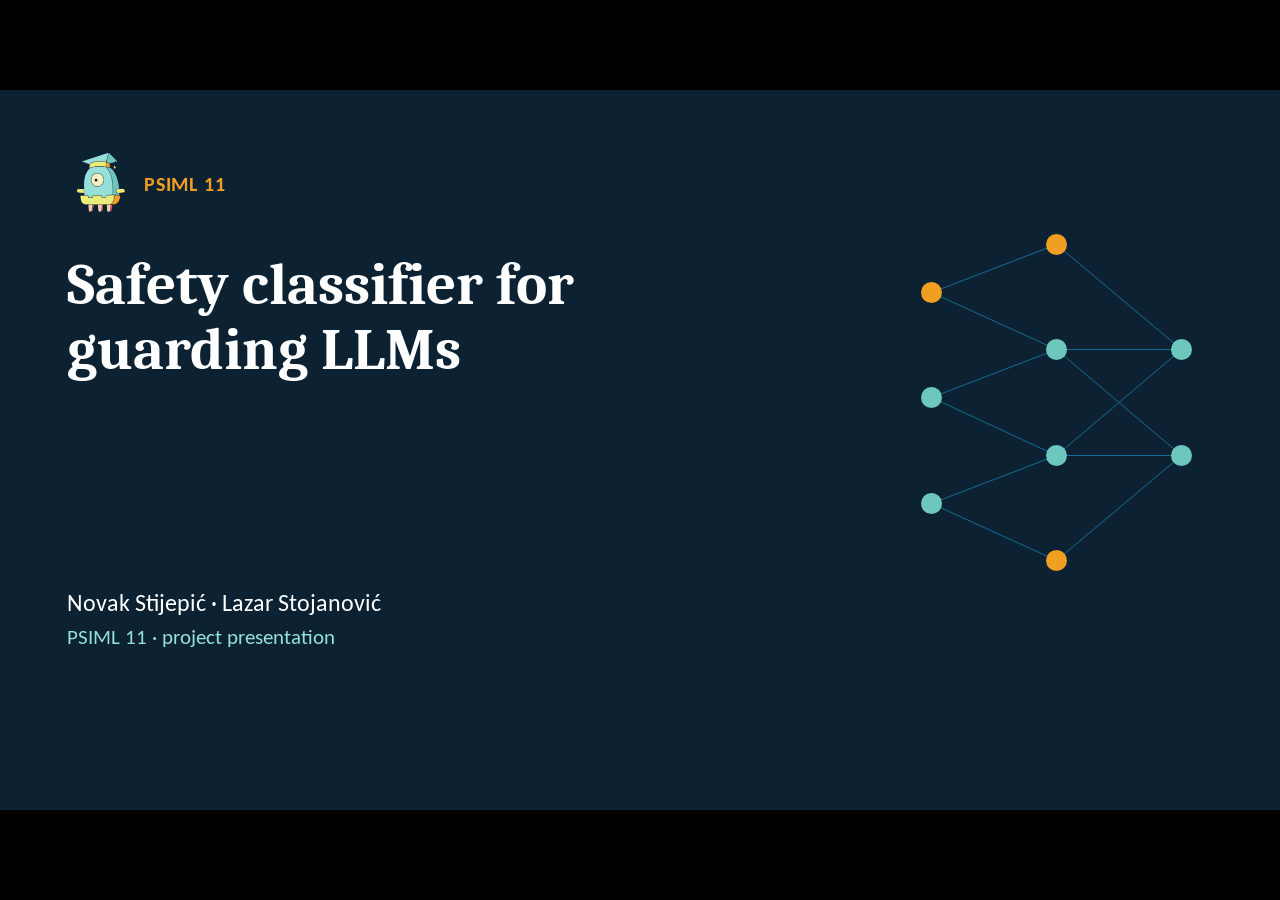
==== presentation/index.html @ 092d4d23 "Merge lazar-setup: keep both appendix moves (jailbreak + knowledge probe), renumber slides Co-Author" ====
<!DOCTYPE html>
<html lang="en">
<head>
<meta charset="utf-8">
<meta name="viewport" content="width=device-width, initial-scale=1">
<title>Safety Classifiers — PSIML 11</title>
<link rel="stylesheet" href="brand.css">
</head>
<body>

<div class="deck">

  <!-- ==================================================================
       SLIDE 1 — §0 Title [N].  Geometry ported 1:1 from slideLayout2 (PSIML_TITLE)
       ================================================================== -->
  <section class="slide slide--dark" data-active>

    <img class="logo logo--title" src="psiml-logo.png" alt="">
    <div class="wordmark">PSIML 11</div>

    <!-- The template's node-link motif: a 3-4-2 net, 12 edges, drawn at the
         same coordinates as the shapes in slide1.xml. -->
    <svg class="at" style="--x:900; --y:130; --w:310; --h:365"
         viewBox="900 130 310 365" aria-hidden="true">
      <g stroke="#146B93" stroke-width="1" fill="none">
        <path d="M931.5 202.5 L1056.5 154.5  M931.5 202.5 L1056.5 259.5
                 M931.5 307.5 L1056.5 259.5  M931.5 307.5 L1056.5 365.5
                 M931.5 413.5 L1056.5 365.5  M931.5 413.5 L1056.5 470.5
                 M1056.5 154.5 L1181.5 259.5 M1056.5 259.5 L1181.5 259.5
                 M1056.5 259.5 L1181.5 365.5 M1056.5 365.5 L1181.5 259.5
                 M1056.5 365.5 L1181.5 365.5 M1056.5 470.5 L1181.5 365.5"/>
      </g>
      <g>
        <circle cx="931.5"  cy="202.5" r="10.5" fill="#F19F22"/>
        <circle cx="931.5"  cy="307.5" r="10.5" fill="#6EC7BF"/>
        <circle cx="931.5"  cy="413.5" r="10.5" fill="#6EC7BF"/>
        <circle cx="1056.5" cy="154.5" r="10.5" fill="#F19F22"/>
        <circle cx="1056.5" cy="259.5" r="10.5" fill="#6EC7BF"/>
        <circle cx="1056.5" cy="365.5" r="10.5" fill="#6EC7BF"/>
        <circle cx="1056.5" cy="470.5" r="10.5" fill="#F19F22"/>
        <circle cx="1181.5" cy="259.5" r="10.5" fill="#6EC7BF"/>
        <circle cx="1181.5" cy="365.5" r="10.5" fill="#6EC7BF"/>
      </g>
    </svg>

    <h1 class="h1-title at" style="--x:67; --y:163; --w:729; --h:182">
      Safety classifier for guarding LLMs
    </h1>

    <p class="presenters at" style="--x:67; --y:499; --w:691; --h:96">
      Novak Stijepić &middot; Lazar Stojanović
      <span class="affil">PSIML 11 &middot; project presentation</span>
    </p>

  </section>


  <!-- ==================================================================
       SLIDE 2 — §1 Why [N].  🧩 DIAGRAM: jailbreak_roleplay_wrapper_two_panel_v2.svg
       — the basic problem: a roleplay wrapper jailbreak gets a frontier model
       to comply.  One slide, one idea.
       ================================================================== -->
  <section class="slide slide--light">
    <img class="logo logo--content" src="psiml-logo.png" alt="">
    <h1 class="h1-content at" style="--x:67; --y:53; --w:1075; --h:82">
      The basic problem
    </h1>

    <div class="at" style="--x:67; --y:150; --w:680; --h:480">
      <img class="slide-img" src="jailbreak_roleplay_wrapper_two_panel_v2.svg"
           alt="a roleplay-wrapper jailbreak: benign framing on the left, the same prompt wrapped as a roleplay getting compliance on the right"
           style="width:100%; height:100%; object-fit:contain">
    </div>

    <div class="slide-number">1</div>
  </section>


  <!-- ==================================================================
       SLIDE 4 — §1 Why [N].  💬 The goal statement.  The space above the goal
       line (roughly y 150–480) is deliberately EMPTY — Novak is adding his own
       scale-of-the-problem content there.  Stat cards were tried here and
       dropped 2026-08-15: the public numbers mix deployments (the 5.5%/0.05%
       figures are the Constitutional Classifiers++ SHADOW deployment on Sonnet
       4.5, Dec 2025–Jan 2026 — not live Fable 5 behaviour), and "every prompt
       is screened" overstates coverage, since the heavy CBRN/jailbreak stacks
       are gated to high-capability models rather than all traffic.
       ================================================================== -->
  <section class="slide slide--light">
    <img class="logo logo--content" src="psiml-logo.png" alt="">
    <h1 class="h1-content at" style="--x:67; --y:53; --w:1075; --h:82">
      Safety classifiers in production — and our goal
    </h1>

    <div class="at" style="--x:67; --y:170; --w:1146; --h:160">
      <img class="slide-img" src="chat_and_classifier_two_boxes.svg"
           alt="two boxes side by side, chat model and classifier model"
           style="width:100%; height:100%; object-fit:contain">
    </div>

    <div class="at" style="--x:127; --y:380; --w:1086; --h:260">
      <ul style="margin:0; padding-left:44px; font:24pt/1.5 var(--psiml-text); color:var(--psiml-body)">
        <li>The classifier is able to stop the conversation mid-stream.</li>
        <li style="margin-top:.5em">Fable 5 classifier &mdash; no public jailbreak discovered &mdash; stops and
            reroutes 20% of coding tasks on Terminal-Bench (June 2026).</li>
        <li style="margin-top:.5em"><strong>Our goal:</strong> replicate the stack &mdash; train the classifier
            and explore attack surface.</li>
      </ul>
    </div>

    <div class="slide-number">2</div>
  </section>

  <!-- ==================================================================
       SLIDE 8a — §4 Dataset [N].  Overview of the augmentation pipeline.
       Split 2026-08-16 into five slides (this one + one per augmentation)
       because the single-slide version's type was too small to read from
       the back of the room.  The 0/30 stat moved here from the old
       "Jailbreaking Qwen" slide (now the appendix): it is the *motivation*
       for augmenting — the raw adversarial prompts are too easy.
       ================================================================== -->
  <section class="slide slide--light">
    <img class="logo logo--content" src="psiml-logo.png" alt="">
    <h1 class="h1-content at" style="--x:67; --y:53; --w:1075; --h:82">
      WildGuardMix, 2024
    </h1>

    <div class="at" style="--x:67; --y:190; --w:1146; --h:400; display:flex; gap:32px; align-items:stretch">

      <div class="panel panel--accent" style="flex:0 0 420px; display:flex; flex-direction:column; justify-content:center">
        <div class="stat" style="font-size:56pt">0&nbsp;/&nbsp;30</div>
        <div class="stat-label" style="font-size:22pt; margin-top:12px">WildGuardMix adversarial
          prompts that jailbroke Qwen3.5-9B</div>
      </div>

      <div class="panel" style="flex:1; display:flex; flex-direction:column; justify-content:center">
        <p class="body" style="margin:0; font-size:23pt">The 2024 source data is <strong>English-only,
        plain-text, complete-response</strong> &mdash; and its adversarial prompts no longer break
        a 2026 model.</p>
        <p class="body" style="margin:20px 0 0; font-size:23pt">Training on it alone teaches the guard
        exactly one attack surface. So we augment it <strong>four ways</strong>.</p>
      </div>

    </div>

    <div class="slide-number">3</div>
  </section>


  <!-- ==================================================================
       SLIDE 8b — Augmentation 1: Translation.
       ================================================================== -->
  <section class="slide slide--light">
    <img class="logo logo--content" src="psiml-logo.png" alt="">
    <h1 class="h1-content at" style="--x:67; --y:53; --w:1075; --h:82">
      Augmentation 1
    </h1>

    <div class="at" style="--x:67; --y:160; --w:1146; --h:120">
      <div class="panel panel--accent" style="display:flex; flex-direction:column; justify-content:center; height:100%">
        <div class="panel-heading" style="font-size:26pt">LLM-powered translation</div>
      </div>
    </div>

    <div class="at body" style="--x:67; --y:330; --w:1146; --h:280; font-size:19pt">
      <p>Harmful prompts and responses translated out of English by an LLM.</p>
      <p><strong>Why:</strong> non-English phrasing is a common attack vector &mdash; a guard trained
      on English alone simply stops seeing the harm. The classifier must not be English-only.</p>
    </div>

    <div class="slide-number">4</div>
  </section>


  <!-- ==================================================================
       SLIDE 8c — Augmentation 2: Unicode / homoglyph transform.
       🧩 unicode_augmentation_example.svg — the "emai1 sc@m op3ration"
       example, added 2026-08-16 so the mechanism is concrete.
       ================================================================== -->
  <section class="slide slide--light">
    <img class="logo logo--content" src="psiml-logo.png" alt="">
    <h1 class="h1-content at" style="--x:67; --y:53; --w:1075; --h:82">
      Augmentation 2
    </h1>

    <div class="at" style="--x:67; --y:145; --w:1146; --h:70">
      <div class="panel panel--accent" style="display:flex; flex-direction:column; justify-content:center; height:100%">
        <div class="panel-heading" style="font-size:22pt">Unicode transform</div>
      </div>
    </div>

    <div class="at" style="--x:67; --y:230; --w:1146; --h:290">
      <img class="slide-img" src="unicode_augmentation_example.svg"
           alt="the prompt 'How to run an email scam operation?' rewritten with Cyrillic o, digit 1 for l, @ for a and 3 for e"
           style="width:100%; height:100%; object-fit:contain">
    </div>

    <div class="at body" style="--x:67; --y:545; --w:1146; --h:150; font-size:17pt">
      <p><strong>Why:</strong> the classifier has to catch what the chat model stopped catching &mdash;
      and treat character noise like this, rare in honest use, as suspicious in itself.</p>
    </div>

    <div class="slide-number">5</div>
  </section>


  <!-- ==================================================================
       SLIDE 8d — Augmentation 3: Truncation (prefix labelling).
       ================================================================== -->
  <section class="slide slide--light">
    <img class="logo logo--content" src="psiml-logo.png" alt="">
    <h1 class="h1-content at" style="--x:67; --y:53; --w:1075; --h:82">
      Augmentation 3
    </h1>

    <div class="at" style="--x:67; --y:160; --w:1146; --h:120">
      <div class="panel panel--accent" style="display:flex; flex-direction:column; justify-content:center; height:100%">
        <div class="panel-heading" style="font-size:26pt">Truncation</div>
      </div>
    </div>

    <div class="at body" style="--x:67; --y:330; --w:1146; --h:280; font-size:19pt">
      <p>Harmful responses cut at a random point; the prefix inherits the label.</p>
      <p><strong>Why:</strong> the guard must act <em>mid-response</em>, before the harmful tokens reach
      the user &mdash; not once the answer is already finished. Without truncated rows it only ever
      learns to judge complete answers.</p>
    </div>

    <div class="slide-number">6</div>
  </section>


  <!-- ==================================================================
       SLIDE 8e — Augmentation 4: Prompt switching.
       ================================================================== -->
  <section class="slide slide--light">
    <img class="logo logo--content" src="psiml-logo.png" alt="">
    <h1 class="h1-content at" style="--x:67; --y:53; --w:1075; --h:82">
      Augmentation 4
    </h1>

    <div class="at" style="--x:67; --y:160; --w:1146; --h:120">
      <div class="panel panel--accent" style="display:flex; flex-direction:column; justify-content:center; height:100%">
        <div class="panel-heading" style="font-size:26pt">Prompt switching</div>
      </div>
    </div>

    <div class="at body" style="--x:67; --y:330; --w:1146; --h:280; font-size:19pt">
      <p>A benign prompt swapped onto a harmful response.</p>
      <p><strong>Why:</strong> in the raw data the harm label equals the <em>prompt</em> label on every
      single row &mdash; so a model can score perfectly while ignoring the response entirely.
      Switched-prompt rows are the only ones that force it to actually read the answer.</p>
    </div>

    <div class="slide-number">7</div>
  </section>




  <!-- ==================================================================
       SLIDE 11 — §5 Jailbreaking Qwen [N].  💬 TEXT: teacher-forced activations
       for the probe (couldn't generate hundreds of real jailbreaks; compute
       activations as if the model had generated the text we hand it).
       ================================================================== -->
  <section class="slide slide--light">
    <img class="logo logo--content" src="psiml-logo.png" alt="">
    <h1 class="h1-content at" style="--x:67; --y:53; --w:1075; --h:82">
      Teacher-forced activations for the probe
    </h1>

    <div class="at" style="--x:67; --y:190; --w:1146; --h:420">
      <ul style="margin:0; padding-left:36px; font:28pt/1.6 var(--psiml-text); color:var(--psiml-body)">
        <li style="margin-bottom:24px">Chat model &mdash; Qwen-3.5-9B</li>
        <li style="margin-bottom:24px">Teacher-forced activations were needed because we only got 38 true
        Qwen-3.5-9B jailbreak activations &mdash; not enough to train</li>
        <li>Feed the model text it never generated, read the activations as if it had</li>
      </ul>
    </div>

    <div class="slide-number">8</div>
  </section>


  <!-- ==================================================================
       SLIDE 12 — §3 Architectures [L].  Inline SVG, v2 (2026-08-16) — mentor
       pass 1 said type too small + Qwen3.5-9B unnamed; pass 2 said still too
       small, cut the sub-labels (I/O-contract captions, "reference point"
       paragraph) and blow up what's left. Every remaining label is a single
       short line at 26-46px — nothing under 20px anywhere on the slide.
       Encoding unchanged: solid teal = text flowing, dashed orange =
       activations tapped from inside the model (colour AND dash style both
       carry it, survives greyscale/projector). Qwen3Guard still sits below
       the dotted rule in the ensemble's column with no arrows in — same job,
       one model instead of two, but not part of the data flow.
       ================================================================== -->
  <section class="slide slide--light">
    <img class="logo logo--content" src="psiml-logo.png" alt="">
    <h1 class="h1-content at" style="--x:67; --y:53; --w:1075; --h:82">
      The architecture
    </h1>

    <svg class="at" style="--x:67; --y:108; --w:1146; --h:560"
         viewBox="0 0 1146 560" role="img"
         aria-label="User text enters Qwen3.5-9B. Its text output feeds a Gemma 3 1B IT plus LoRA classifier, while its internal activations feed a logistic regression probe. The two together form the 1B ensemble, which outputs safe or unsafe. Qwen3Guard-8B is shown below, centred, as the SOTA reference.">

      <defs>
        <marker id="ar" viewBox="0 0 10 10" refX="8.5" refY="5"
                markerWidth="7" markerHeight="7" orient="auto-start-reverse">
          <path d="M1.5 1L8 5L1.5 9" fill="none" stroke="context-stroke"
                stroke-width="2.2" stroke-linecap="round" stroke-linejoin="round"/>
        </marker>
      </defs>

      <!-- ============ ENSEMBLE LABEL + CONTAINER ============ -->
      <text x="714" y="38" text-anchor="middle"
            style="font:700 38px var(--psiml-head); fill:#B4740F">Ensemble 1B</text>
      <rect x="508" y="55" width="412" height="340" rx="18"
            fill="none" stroke="#F19F22" stroke-width="3.5" stroke-dasharray="11 8"/>

      <!-- ============ USER ============ -->
      <rect x="0" y="145" width="150" height="160" rx="12"
            fill="#FFFFFF" stroke="#5A7484" stroke-width="2.5"/>
      <text x="75" y="225" text-anchor="middle" dominant-baseline="central"
            style="font:700 44px var(--psiml-head); fill:#23404F">User</text>

      <path d="M150 225 H 200" stroke="#146B93" stroke-width="4.5"
            marker-end="url(#ar)" fill="none"/>

      <!-- ============ MAIN MODEL ============ -->
      <rect x="208" y="90" width="290" height="270" rx="14" fill="#146B93"/>
      <text x="353" y="225" text-anchor="middle" dominant-baseline="central"
            style="font:700 44px var(--psiml-head); fill:#FFFFFF">Qwen3.5-9B</text>

      <!-- ============ TEXT PATH -> SLM ============ -->
      <path d="M498 135 H 576" stroke="#146B93" stroke-width="4.5"
            marker-end="url(#ar)" fill="none"/>

      <!-- ============ ACTIVATION PATH -> PROBE ============ -->
      <path d="M498 315 H 576" stroke="#F19F22" stroke-width="4.5"
            stroke-dasharray="11 8" marker-end="url(#ar)" fill="none"/>

      <!-- ============ THE TWO GUARDS ============ -->
      <rect x="576" y="65" width="326" height="140" rx="12"
            fill="#E3EEF1" stroke="#146B93" stroke-width="2.5"/>
      <text x="739" y="113" text-anchor="middle" dominant-baseline="central"
            style="font:700 34px var(--psiml-head); fill:#0C2233">Gemma 3 1B IT</text>
      <text x="739" y="157" text-anchor="middle" dominant-baseline="central"
            style="font:700 34px var(--psiml-head); fill:#0C2233">+ LoRA</text>

      <rect x="576" y="245" width="326" height="140" rx="12"
            fill="#E3EEF1" stroke="#146B93" stroke-width="2.5"/>
      <text x="739" y="293" text-anchor="middle" dominant-baseline="central"
            style="font:700 34px var(--psiml-head); fill:#0C2233">Logistic</text>
      <text x="739" y="337" text-anchor="middle" dominant-baseline="central"
            style="font:700 34px var(--psiml-head); fill:#0C2233">Regression</text>

      <!-- ============ MERGE -> VERDICT ============ -->
      <path d="M902 135 H 932 Q 944 135 944 147 V 213" fill="none"
            stroke="#F19F22" stroke-width="4.5" stroke-linejoin="round"/>
      <path d="M902 315 H 932 Q 944 315 944 303 V 237" fill="none"
            stroke="#F19F22" stroke-width="4.5" stroke-linejoin="round"/>
      <circle cx="944" cy="225" r="10" fill="#F19F22"/>
      <path d="M944 225 H 1000" stroke="#F19F22" stroke-width="4.5"
            marker-end="url(#ar)" fill="none"/>

      <rect x="1000" y="130" width="140" height="190" rx="12"
            fill="#95E1D9" stroke="#146B93" stroke-width="5"/>
      <text x="1070" y="195" text-anchor="middle"
            style="font:700 34px var(--psiml-head); fill:#0C2233">Safe</text>
      <text x="1070" y="255" text-anchor="middle"
            style="font:700 34px var(--psiml-head); fill:#0C2233">Unsafe</text>

      <!-- ============ REFERENCE ROW ============ -->
      <path d="M0 435 H 1146" stroke="#5A7484" stroke-width="5"
            stroke-dasharray="18 10" opacity=".8"/>

      <rect x="410" y="465" width="326" height="90" rx="12"
            fill="#FFFFFF" stroke="#5A7484" stroke-width="2.5"/>
      <text x="573" y="510" text-anchor="middle" dominant-baseline="central"
            style="font:700 32px var(--psiml-head); fill:#23404F">Qwen3Guard-8B</text>

    </svg>

    <div class="slide-number">9</div>
  </section>


  <!-- ==================================================================
       SLIDE 13 — §6 Results [L].  📊 PLOT — THE MONEY SLIDE: F1 + recall bar
       chart, 6 systems, test set 227 (touched once) + 🧩 confusion-matrix inset
       (TP 115 · FN 12 · FP 9 · TN 91).  STATUS: numbers ready, plot MAKE.
       ================================================================== -->
  <!-- ==================================================================
       SLIDE — §6 Results [L], build step 1/2 (added 2026-08-16).  Same chart
       image as the next slide, with a plain background-coloured rectangle
       painted over Gemma LoRA / Linear probe / Gemma zero-shot -- only
       Qwen3Guard and Ensemble are visible.  Rectangle boundary computed from
       matplotlib's own pixel transform (midpoint between the Ensemble and
       Gemma LoRA bar groups, x=1.5 in data coords) so it lines up exactly
       with the bar edge, not eyeballed. Superseded the earlier
       full-width-image + covering-rectangle version (2026-08-16): a
       background rectangle left the visible bars off-centre (crammed into
       the left third of a full-width slide), so this now uses an actual
       PNG crop (main_results_partial.png, same source pixels, cropped not
       masked) sized to its own aspect ratio and centred on the slide.
       Next slide is the full five-system chart, no crop -- the reveal.
       ================================================================== -->
  <section class="slide slide--light">
    <img class="logo logo--content" src="psiml-logo.png" alt="">
    <h1 class="h1-content at" style="--x:67; --y:53; --w:1075; --h:82">
      Results: five systems on the held-out test set
    </h1>

    <div class="at" style="--x:399; --y:140; --w:483; --h:560">
      <img class="slide-img" src="main_results_partial.png"
           alt="F1 and harmful recall, Qwen3Guard and Ensemble"
           style="width:100%; height:100%; object-fit:contain">
    </div>

    <div class="slide-number">10</div>
  </section>


  <!-- ==================================================================
       SLIDE — §6 Results [L], build step 2/2: the reveal, no rectangle.
       ================================================================== -->
  <section class="slide slide--light">
    <img class="logo logo--content" src="psiml-logo.png" alt="">
    <h1 class="h1-content at" style="--x:67; --y:53; --w:1075; --h:82">
      Results: five systems on the held-out test set
    </h1>

    <div class="at" style="--x:67; --y:140; --w:1146; --h:560">
      <img class="slide-img" src="main_results.png"
           alt="F1 and harmful recall, five systems, test set"
           style="width:100%; height:100%; object-fit:contain">
    </div>

    <div class="slide-number">11</div>
  </section>


  <!-- ==================================================================
       SLIDE 14 — §6 Results [L].  📊 PLOT: learning curve, val F1 vs train rows
       (log₂), +0.019 F1 per doubling, still rising at full data.
       STATUS: data ready, plot MAKE.
       ================================================================== -->
  <section class="slide slide--light">
    <img class="logo logo--content" src="psiml-logo.png" alt="">
    <h1 class="h1-content at" style="--x:67; --y:53; --w:1075; --h:82">
      We are data-limited, not architecture-limited
    </h1>

    <div class="at" style="--x:67; --y:140; --w:1146; --h:560">
      <img class="slide-img" src="learning_curve_v2.png"
           alt="learning curve: validation F1 vs training rows"
           style="width:100%; height:100%; object-fit:contain">
    </div>

    <div class="slide-number">12</div>
  </section>


  <!-- ==================================================================
       SLIDE 18 — §7 Inference [N].  Minimal qualitative cost/latency slide —
       no plot, no exact numbers (the ensemble_v2_final cost curve was cut
       2026-08-16: the measurements aren't in yet).  Four bullets, verbatim.
       ================================================================== -->
  <section class="slide slide--light">
    <img class="logo logo--content" src="psiml-logo.png" alt="">
    <h1 class="h1-content at" style="--x:67; --y:53; --w:1075; --h:82">
      The ensemble price: the probe gates the classifier
    </h1>

    <div class="at" style="--x:67; --y:180; --w:1146; --h:430">
      <ul style="margin:0; padding-left:36px; font:28pt/1.6 var(--psiml-text); color:var(--psiml-body)">

        <li style="margin-bottom:18px">Ensemble cheaper than SLM-only - no SLM overhead on most traffic</li>
        <li style="margin-bottom:18px">Possible latency spike when probe fires at long context window (SLM prefill)</li>
        <li style="margin-bottom:18px">Probe extremely cheap</li>
        <li>Inference optimization: SLM KV-cache reuse implemented</li>
      </ul>
    </div>

    <div class="slide-number">13</div>
  </section>


  <!-- ==================================================================
       SLIDE 19 — §8 Red teaming [L].  Simplified 2026-08-16: Novak's dense
       four-panel version (each with 3-4 sub-bullets) replaced with four
       plain lines, same .plain-list treatment as the rest of Lazar's
       section -- all the affordance detail now lives in the spoken pitch
       instead of on-screen.
       ================================================================== -->
  <section class="slide slide--light">
    <img class="logo logo--content" src="psiml-logo.png" alt="">
    <h1 class="h1-content at" style="--x:67; --y:53; --w:1075; --h:82">
      Red teaming with a frontier coding agent
    </h1>

    <div class="at" style="--x:67; --y:220; --w:1146; --h:280; display:flex; gap:24px">

      <div class="panel panel--accent" style="flex:1; display:flex; flex-direction:column; align-items:center; justify-content:center; gap:12px; text-align:center">
        <div style="font:700 27pt var(--psiml-head); color:var(--psiml-ink)">Kimi K3</div>
        <div style="font:400 16pt var(--psiml-text); color:var(--psiml-muted)">the brain</div>
      </div>

      <div class="panel panel--accent" style="flex:1; display:flex; flex-direction:column; align-items:center; justify-content:center; gap:12px; text-align:center">
        <div style="font:700 27pt var(--psiml-head); color:var(--psiml-ink)">Pi harness</div>
        <div style="font:400 16pt var(--psiml-text); color:var(--psiml-muted)">the hands</div>
      </div>

      <div class="panel panel--accent" style="flex:1; display:flex; flex-direction:column; align-items:center; justify-content:center; gap:12px; text-align:center">
        <div style="font:700 27pt var(--psiml-head); color:var(--psiml-ink)">AGENTS.md</div>
        <div style="font:400 16pt var(--psiml-text); color:var(--psiml-muted)">the rules</div>
      </div>

      <div class="panel panel--accent" style="flex:1; display:flex; flex-direction:column; align-items:center; justify-content:center; gap:12px; text-align:center">
        <div style="font:700 27pt var(--psiml-head); color:var(--psiml-ink)">Human hints</div>
        <div style="font:400 16pt var(--psiml-text); color:var(--psiml-muted)">the nudges</div>
      </div>

    </div>

    <div class="slide-number">14</div>
  </section>


  <!-- ==================================================================
       SLIDE 20 — §8 Red teaming [L].  Bullets replaced with Novak's
       two_stage_classifier_bypass.svg diagram (2026-08-15 merge, chosen over
       the plain-list version) — plain request blocked at input vs technical
       description passing both stages, three yellow failure annotations.
       Title kept plural per Lazar's instruction; renumbered to fit this
       branch's slide count (18, not 19 — the LoRA-regression slide below
       stays cut, it was never part of Novak's diagram commit).
       ================================================================== -->
  <section class="slide slide--light">
    <img class="logo logo--content" src="psiml-logo.png" alt="">
    <h1 class="h1-content at" style="--x:67; --y:53; --w:1075; --h:82">
      Example of an attack that worked
    </h1>

    <div class="at" style="--x:110; --y:130; --w:1060; --h:575">
      <img class="slide-img" src="two_stage_classifier_bypass.svg"
           alt="plainly worded request blocked at the input classifier; the same request as a technical description passes input classifier, chat model, and output classifier"
           style="width:100%; height:100%; object-fit:contain">
    </div>

    <div class="slide-number">15</div>
  </section>


  <!-- ==================================================================
       SLIDE 23 — §9 Close [?].  💬 TEXT-ONLY, three lines appearing one at a
       time: augmentations worked · validation F1 is not safety · the remaining
       gap is knowledge, not capacity.
       ================================================================== -->
  <!-- ==================================================================
       SLIDE 23 — §9 Close [L].  💬 TEXT-ONLY.  Two takeaways added
       2026-08-15, same plain-list treatment as slides 17/18 (no extra
       emphasis by design). "What's next" bullets still TBD — leave room
       below for a second group once decided.
       ================================================================== -->
  <section class="slide slide--light">
    <img class="logo logo--content" src="psiml-logo.png" alt="">
    <h1 class="h1-content at" style="--x:67; --y:53; --w:1075; --h:82">
      Takeaways and what's next
    </h1>

    <div class="at" style="--x:130; --y:155; --w:1020; --h:210">
      <p class="group-label group-label--accent">Takeaways</p>
      <ul class="plain-list">
        <li>Successfully reproduced Anthropic's Constitutional Classifiers++ architecture &mdash; at student scale</li>
        <li>Matched SOTA recall at a lower compute cost</li>
      </ul>
    </div>

    <div class="at" style="--x:130; --y:430; --w:1020; --h:210">
      <p class="group-label group-label--accent2">What's next</p>
      <ul class="plain-list plain-list--next">
        <li>Grow the dataset &mdash; with alias and framing examples</li>
        <li>Train on conversations, not just single exchanges</li>
      </ul>
    </div>

    <div class="slide-number">16</div>
  </section>


  <!-- ==================================================================
       SLIDE 24 — new closer, replaces the old "Caveats and where we'd go
       next" (that content folded into slide 20's title/bullets instead).
       Q&A / contact slide: photos + name + faculty + year + program +
       interests for Lazar and Novak — content pending from the user.
       ================================================================== -->
  <!-- ==================================================================
       SLIDE — Q&A closer.  Two-column presenter cards, photo placeholder +
       name + affiliation, added 2026-08-16.  Photos still to be dropped in
       (dashed "photo" boxes as placeholders) — swap the placeholder <div>
       for an <img class="slide-img" ...> once the files exist.
       ================================================================== -->
  <section class="slide slide--light">
    <img class="logo logo--content" src="psiml-logo.png" alt="">
    <h1 class="h1-content at" style="--x:67; --y:53; --w:1075; --h:82">
      Q&amp;A &mdash; this is us
    </h1>

    <!-- Novak -->
    <div class="at" style="--x:250; --y:150; --w:260; --h:320">
      <img src="novak.jpg" alt="Novak Stijepi&#263;"
           style="width:100%; height:100%; object-fit:contain; border-radius:16px; background:var(--psiml-panel); display:block">
    </div>
    <div class="at" style="--x:170; --y:490; --w:420; --h:190; text-align:center">
      <div style="font:700 22pt var(--psiml-head); color:var(--psiml-ink)">Novak Stijepi&#263;</div>
      <div style="margin-top:12px; font:400 17pt var(--psiml-text); color:var(--psiml-body); line-height:1.5">
        University of Belgrade<br>
        School of Electrical Engineering<br>
        Finishing third year &middot; Software Engineering<br>
        linkedin.com/in/novakstijepic
      </div>
    </div>

    <!-- Lazar -->
    <div class="at" style="--x:770; --y:150; --w:260; --h:320">
      <img src="lazar.jpg" alt="Lazar Stojanovi&#263;"
           style="width:100%; height:100%; object-fit:contain; border-radius:16px; background:var(--psiml-panel); display:block">
    </div>
    <div class="at" style="--x:690; --y:490; --w:420; --h:190; text-align:center">
      <div style="font:700 22pt var(--psiml-head); color:var(--psiml-ink)">Lazar Stojanovi&#263;</div>
      <div style="margin-top:12px; font:400 17pt var(--psiml-text); color:var(--psiml-body); line-height:1.5">
        Union University<br>
        School of Computing, Belgrade<br>
        Finishing third year &middot; Computer Science<br>
        linkedin.com/in/lazar-stojanovic-450b05271
      </div>
    </div>

    <div class="slide-number">17</div>
  </section>


  <!-- ==================================================================
       APPENDIX — §5 Jailbreaking Qwen [N].  Moved to the end 2026-08-16
       (was slide 5).  The 0/30 card moved out to the augmentation-overview
       slide, where it motivates the augmentations; what stays here is the
       38/300 divider-template success rate, kept as a backup slide for
       questions about how the jailbreak corpus was built.
       ================================================================== -->
  <section class="slide slide--light">
    <img class="logo logo--content" src="psiml-logo.png" alt="">
    <h1 class="h1-content at" style="--x:67; --y:53; --w:1075; --h:82">
      Appendix: jailbreaking Qwen was the real obstacle
    </h1>

    <div class="at" style="--x:67; --y:220; --w:1146; --h:360; display:flex; gap:24px">

      <div class="panel panel--accent" style="flex:1; display:flex; flex-direction:column; justify-content:center">
        <div class="stat">38&nbsp;/&nbsp;300</div>
        <div class="stat-label">divider-template jailbreaks that succeeded &mdash;
          ~13%, inconsistent, not reliable</div>
      </div>

      <div class="panel" style="flex:1; display:flex; flex-direction:column; justify-content:center">
        <p class="body" style="margin:0">Every successful jailbreak had to come from the guarded model
        itself (Qwen3.5-9B) &mdash; those 38 exchanges are the seed corpus for the probe replays.</p>
        <p class="body" style="margin:14px 0 0">WildGuardMix's own adversarial prompts scored
        <strong>0 / 30</strong>; only divider-style templates broke it at all.</p>
      </div>

    </div>

    <div class="slide-number">18</div>
  </section>


  <!-- ==================================================================
       APPENDIX — §8 Red teaming [L].  🧩 DIAGRAM: classifier_knowledge_probe.svg
       — base model names the chemical from the common name but hallucinates from
       the technical description.  Moved to the appendix 2026-08-16 (was the
       main-deck "Unguardable at 1B" slide, right after "Example of an attack
       that worked") — the finding stays available for Q&A without occupying
       a main-arc slide slot.  Structural, not fixable by scale; defending
       would mean blocking chemistry as a topic.
       ================================================================== -->
  <section class="slide slide--light">
    <img class="logo logo--content" src="psiml-logo.png" alt="">
    <h1 class="h1-content at" style="--x:67; --y:53; --w:1075; --h:82">
      Appendix: unguardable at 1B, the gap is knowledge, not capacity
    </h1>

    <div class="at" style="--x:67; --y:170; --w:1075; --h:426">
      <img class="slide-img" src="classifier_knowledge_probe.svg"
           alt="the classifier's base model, asked directly, identifies chemicals by common name but hallucinates when given the technical description of the same chemical"
           style="width:100%; height:100%; object-fit:contain">
    </div>

    <div class="slide-number">19</div>
  </section>


  <!-- ==================================================================
       APPENDIX — §5 Jailbreaking Qwen [N].  🧩 DIAGRAM: divider_jailbreak_qwen_label_outside.svg
       — the divider-template jailbreak pattern (injected instruction forces
       one reply with a refusal, an exact divider string, then the harmful
       answer).  Moved here from the previous slide 2026-08-15 so it gets a
       beat of its own; the previous slide keeps the stats and gets new art.
       Moved to the very end 2026-08-16.
       ================================================================== -->
  <section class="slide slide--light">
    <img class="logo logo--content" src="psiml-logo.png" alt="">
    <h1 class="h1-content at" style="--x:67; --y:53; --w:1075; --h:82">
      Modern jailbreak example
    </h1>

    <div class="at" style="--x:155; --y:130; --w:970; --h:575">
      <img class="slide-img" src="divider_jailbreak_qwen_label_outside.svg"
           alt="divider-template jailbreak pattern: one reply holds a refusal, a divider string, then the harmful answer"
           style="width:100%; height:100%; object-fit:contain">
    </div>

    <div class="slide-number">20</div>
  </section>



  <!-- ==================================================================
       APPENDIX — AEGIS guarded-chat video demo (chat-demo.mp4).  Backup
       slide for "can we see it running?" questions.  Not autoplayed: the
       nav script starts it when the slide becomes active and pauses it on
       leave, so it never plays behind other slides.
       ================================================================== -->
  <section class="slide slide--light">
    <img class="logo logo--content" src="psiml-logo.png" alt="">
    <h1 class="h1-content at" style="--x:67; --y:53; --w:1075; --h:82">
      Appendix: AEGIS guarded chat &mdash; demo
    </h1>

    <div class="at" style="--x:67; --y:145; --w:1146; --h:500">
      <video class="slide-demo" src="chat-demo.mp4"
             controls muted loop playsinline preload="metadata"
             style="width:100%; height:100%; object-fit:contain; background:#000"></video>
    </div>

    <div class="at body" style="--x:67; --y:660; --w:1146; --h:40; font-size:15pt">
      <p>Token-0 pre-check blocks the prompt before the target model is ever called;
      a block ends the conversation.</p>
    </div>

    <div class="slide-number">21</div>
  </section>

</div>

<script>
// Scale the 1280x720 canvas to fit the viewport. Pure CSS cannot do this:
// transform: scale() needs a unitless number, and calc(100vw / 1280) is a length.
const deck = document.querySelector('.deck');
const fit = () => deck.style.setProperty(
  '--deck-scale', Math.min(innerWidth / 1280, innerHeight / 720)
);
addEventListener('resize', fit);
fit();

// Arrow / space navigation, with #n deep links so any slide is directly
// addressable (handy for jumping mid-talk, and for screenshotting).
const slides = [...document.querySelectorAll('.slide')];
let i = 0;
const show = (n, push = true) => {
  i = Math.max(0, Math.min(slides.length - 1, n));
  slides.forEach((s, k) => s.toggleAttribute('data-active', k === i));
  // Videos only ever run on the visible slide.
  document.querySelectorAll('.slide video').forEach(v => {
    if (v.closest('.slide') === slides[i]) { v.currentTime = 0; v.play().catch(() => {}); }
    else v.pause();
  });
  if (push) history.replaceState(null, '', '#' + (i + 1));
};
const fromHash = () => show((parseInt(location.hash.slice(1), 10) || 1) - 1, false);

addEventListener('keydown', e => {
  if (['ArrowRight', 'PageDown', ' '].includes(e.key)) { show(i + 1); e.preventDefault(); }
  if (['ArrowLeft', 'PageUp'].includes(e.key))         { show(i - 1); e.preventDefault(); }
});
addEventListener('hashchange', fromHash);
fromHash();
</script>

</body>
</html>
---- presentation/brand.css ----
/* ==========================================================================
   PSIML 11 brand kit — extracted from PSIML11-Lecture-Template.potx
   --------------------------------------------------------------------------
   Design canvas is 1280x720 px, which is exactly the PPTX slide box
   (12192000 x 6858000 EMU / 9525 = px at 96 dpi).  Every coordinate below is
   therefore the SAME NUMBER as in the source XML, and font sizes are written
   in CSS pt, which at this canvas size matches PowerPoint pt 1:1.
   To port another slide: read <a:off>/<a:ext> from the XML, divide by 9525,
   drop the numbers into --x/--y/--w/--h.  No other conversion needed.
   ========================================================================== */

/* --- Fonts ---------------------------------------------------------------
   Carlito is metric-compatible with Calibri, Caladea with Cambria: same
   advance widths, so nothing reflows relative to the original deck.
   latin-ext is loaded separately because it carries č ć š ž đ.
   Real Calibri/Cambria are listed first so a Windows machine uses them. */

@font-face {
  font-family: "Carlito"; font-style: normal; font-weight: 400; font-display: block;
  src: url("fonts/carlito-400-latin.woff2") format("woff2");
  unicode-range: U+0000-00FF, U+0131, U+0152-0153, U+02BB-02BC, U+02C6, U+02DA,
    U+02DC, U+0304, U+0308, U+0329, U+2000-206F, U+20AC, U+2122, U+2191, U+2193,
    U+2212, U+2215, U+FEFF, U+FFFD;
}
@font-face {
  font-family: "Carlito"; font-style: normal; font-weight: 400; font-display: block;
  src: url("fonts/carlito-400-latinext.woff2") format("woff2");
  unicode-range: U+0100-02BA, U+02BD-02C5, U+02C7-02CC, U+02CE-02D7, U+02DD-02FF,
    U+0304, U+0308, U+0329, U+1D00-1DBF, U+1E00-1E9F, U+1EF2-1EFF, U+2020,
    U+20A0-20AB, U+20AD-20C0, U+2113, U+2C60-2C7F, U+A720-A7FF;
}
@font-face {
  font-family: "Carlito"; font-style: normal; font-weight: 700; font-display: block;
  src: url("fonts/carlito-700-latin.woff2") format("woff2");
  unicode-range: U+0000-00FF, U+0131, U+0152-0153, U+02BB-02BC, U+02C6, U+02DA,
    U+02DC, U+0304, U+0308, U+0329, U+2000-206F, U+20AC, U+2122, U+2191, U+2193,
    U+2212, U+2215, U+FEFF, U+FFFD;
}
@font-face {
  font-family: "Carlito"; font-style: normal; font-weight: 700; font-display: block;
  src: url("fonts/carlito-700-latinext.woff2") format("woff2");
  unicode-range: U+0100-02BA, U+02BD-02C5, U+02C7-02CC, U+02CE-02D7, U+02DD-02FF,
    U+0304, U+0308, U+0329, U+1D00-1DBF, U+1E00-1E9F, U+1EF2-1EFF, U+2020,
    U+20A0-20AB, U+20AD-20C0, U+2113, U+2C60-2C7F, U+A720-A7FF;
}
@font-face {
  font-family: "Caladea"; font-style: normal; font-weight: 400; font-display: block;
  src: url("fonts/caladea-400-latin.woff2") format("woff2");
  unicode-range: U+0000-00FF, U+0131, U+0152-0153, U+02BB-02BC, U+02C6, U+02DA,
    U+02DC, U+0304, U+0308, U+0329, U+2000-206F, U+20AC, U+2122, U+2191, U+2193,
    U+2212, U+2215, U+FEFF, U+FFFD;
}
@font-face {
  font-family: "Caladea"; font-style: normal; font-weight: 400; font-display: block;
  src: url("fonts/caladea-400-latinext.woff2") format("woff2");
  unicode-range: U+0100-02BA, U+02BD-02C5, U+02C7-02CC, U+02CE-02D7, U+02DD-02FF,
    U+0304, U+0308, U+0329, U+1D00-1DBF, U+1E00-1E9F, U+1EF2-1EFF, U+2020,
    U+20A0-20AB, U+20AD-20C0, U+2113, U+2C60-2C7F, U+A720-A7FF;
}
@font-face {
  font-family: "Caladea"; font-style: normal; font-weight: 700; font-display: block;
  src: url("fonts/caladea-700-latin.woff2") format("woff2");
  unicode-range: U+0000-00FF, U+0131, U+0152-0153, U+02BB-02BC, U+02C6, U+02DA,
    U+02DC, U+0304, U+0308, U+0329, U+2000-206F, U+20AC, U+2122, U+2191, U+2193,
    U+2212, U+2215, U+FEFF, U+FFFD;
}
@font-face {
  font-family: "Caladea"; font-style: normal; font-weight: 700; font-display: block;
  src: url("fonts/caladea-700-latinext.woff2") format("woff2");
  unicode-range: U+0100-02BA, U+02BD-02C5, U+02C7-02CC, U+02CE-02D7, U+02DD-02FF,
    U+0304, U+0308, U+0329, U+1D00-1DBF, U+1E00-1E9F, U+1EF2-1EFF, U+2020,
    U+20A0-20AB, U+20AD-20C0, U+2113, U+2C60-2C7F, U+A720-A7FF;
}

/* --- Tokens --------------------------------------------------------------
   Palette is what the slides actually paint with. It is NOT the theme1.xml
   clrScheme, which is the untouched stock Office palette (4472C4 etc.) and
   is never referenced by any shape in the deck. */

:root {
  /* Backgrounds — the deck only ever uses these two. */
  --psiml-bg-dark:   #0C2233;   /* title, section dividers, emphasis slides */
  --psiml-bg-light:  #F2F8F7;   /* every content slide */

  /* Ink */
  --psiml-ink:       #0C2233;   /* headings on light */
  --psiml-body:      #23404F;   /* body copy on light */
  --psiml-muted:     #5A7484;   /* footers, slide numbers */
  --psiml-on-dark:   #FFFFFF;
  --psiml-sub-dark:  #95E1D9;   /* subtitle on dark */
  --psiml-foot-dark: #3A5B72;   /* footer on dark */

  /* Accents */
  --psiml-primary:   #146B93;   /* teal-blue: rules, edges, links */
  --psiml-orange:    #F19F22;   /* wordmark, highlight nodes */
  --psiml-mint:      #6EC7BF;
  --psiml-mint-pale: #95E1D9;
  --psiml-panel:     #E3EEF1;   /* light panel / card fill */

  /* Geometry */
  --psiml-margin:    67px;      /* left margin, identical on every slide */

  /* Type stacks — real MS fonts first (Windows), metric clones next. */
  --psiml-head: Cambria, Caladea, Georgia, serif;
  --psiml-text: Calibri, Carlito, "Segoe UI", sans-serif;
  --psiml-mono: "Cascadia Mono", Consolas, "Courier New", monospace;
}

/* --- Deck plumbing -------------------------------------------------------
   Slides are authored at a fixed 1280x720 and scaled to the viewport with a
   transform, so authoring coordinates never depend on the display. The
   scale factor is set by the tiny script in index.html (CSS alone cannot
   turn a viewport ratio into the unitless number transform: scale() needs). */

* { box-sizing: border-box; }

html, body {
  margin: 0;
  height: 100%;
  background: #000;
  overflow: hidden;
}

.deck {
  position: absolute;
  top: 50%;
  left: 50%;
  width: 1280px;
  height: 720px;
  transform: translate(-50%, -50%) scale(var(--deck-scale, 1));
  transform-origin: center center;
}

.slide {
  position: absolute;
  inset: 0;
  width: 1280px;
  height: 720px;
  overflow: hidden;
  font-family: var(--psiml-text);
  font-size: 16pt;
  line-height: 1.2;          /* PowerPoint's default single spacing */
  display: none;
}
.slide[data-active] { display: block; }

.slide--dark  { background: var(--psiml-bg-dark);  color: var(--psiml-on-dark); }
.slide--light { background: var(--psiml-bg-light); color: var(--psiml-body); }

/* Absolute placement helper. Feed it the PPTX numbers:
   <div class="at" style="--x:67; --y:163; --w:729; --h:182">
   Omit --h to let the box size to its content: var(--h) is then invalid at
   computed-value time, the declaration drops, and height falls back to auto. */
.at {
  position: absolute;
  left:   calc(var(--x, 0) * 1px);
  top:    calc(var(--y, 0) * 1px);
  width:  calc(var(--w, 0) * 1px);
  height: calc(var(--h) * 1px);
}

/* --- Furniture ----------------------------------------------------------- */

.logo { position: absolute; display: block; }
.logo--title   { left: 67px;   top: 60px; width: 67px;  height: 67px; }
.logo--content { left: 1169px; top: 44px; width: 48px;  height: 48px; }

.wordmark {
  position: absolute;
  left: 144px; top: 60px;
  width: 288px; height: 67px;
  display: flex; align-items: center;
  font: 700 15pt/1.2 var(--psiml-text);
  letter-spacing: .04em;
  color: var(--psiml-orange);
}

.footer {
  position: absolute;
  left: var(--psiml-margin);
  width: 768px; height: 29px;
  font-size: 10pt;
  color: var(--psiml-muted);
}
.footer--title   { top: 638px; font-size: 11pt; color: var(--psiml-foot-dark); }
.footer--content { top: 658px; }

.slide-number {
  position: absolute;
  left: 1190px; top: 658px;
  width: 38px; height: 29px;
  text-align: right;
  font-size: 10pt;
  color: var(--psiml-muted);
}

/* --- Type ---------------------------------------------------------------- */

.h1-title {
  margin: 0;
  font: 700 44pt/1.1 var(--psiml-head);
  color: var(--psiml-on-dark);
}
.subtitle-title {
  margin: 0;
  font-size: 18pt;
  color: var(--psiml-sub-dark);
}
.presenters {
  margin: 0;
  font-size: 18pt;
  color: var(--psiml-on-dark);
}
.presenters .affil {
  display: block;
  margin-top: .35em;
  font-size: 16pt;
  color: var(--psiml-sub-dark);
}

.h1-content {
  margin: 0;
  font: 700 32pt/1.15 var(--psiml-head);
  color: var(--psiml-ink);
}

.lead   { margin: 0 0 22px; font-size: 18pt; color: var(--psiml-body); }
.body   { margin: 0; font-size: 16pt; color: var(--psiml-body); }
.body p { margin: 0 0 14px; }
.body strong { color: var(--psiml-ink); }

/* Card / panel, the deck's one recurring container treatment. */
.panel {
  background: var(--psiml-panel);
  border-radius: 12px;
  padding: 20px 24px;
}
.panel--accent { border-left: 4px solid var(--psiml-primary); }

.stat        { font: 700 40pt/1 var(--psiml-head); color: var(--psiml-primary); }
.stat-label  { margin-top: 6px; font-size: 12pt; color: var(--psiml-muted); }

/* --- Added for slides 6/13-16 (Lazar's §3/§6 sections) -------------------
   Reuses the existing --psiml-* tokens only; no new colors introduced. */

.arch-list {
  display: flex;
  flex-direction: column;
  gap: 16px;
}
.arch-item {
  display: flex;
  align-items: center;
  gap: 20px;
  background: var(--psiml-panel);
  border-radius: 12px;
  padding: 18px 28px;
  font: 700 20pt/1.2 var(--psiml-head);
  color: var(--psiml-ink);
}
.arch-num {
  display: flex;
  align-items: center;
  justify-content: center;
  flex: none;
  width: 42px;
  height: 42px;
  border-radius: 50%;
  background: var(--psiml-primary);
  color: #fff;
  font: 700 16pt var(--psiml-text);
}

.slide-img {
  display: block;
}

/* Plain bullet list — slide 17 (red teaming intro). Deliberately NOT the
   arch-list treatment (no boxes/numbered circles): bold serif lines with a
   short teal accent bar, echoing .panel--accent's left-border motif used
   elsewhere in the deck rather than inventing a new visual language. */
.plain-list {
  list-style: none;
  margin: 0;
  padding: 0;
  display: flex;
  flex-direction: column;
  gap: 40px;
}
.plain-list li {
  position: relative;
  padding-left: 34px;
  font: 700 25pt/1.35 var(--psiml-head);
  color: var(--psiml-ink);
}
.plain-list li::before {
  content: "";
  position: absolute;
  left: 0;
  top: 0.2em;
  width: 5px;
  height: 1em;
  border-radius: 3px;
  background: var(--psiml-primary);
}

/* Orange variant — slide 20 "what's next" half, to read as a distinct group
   from the teal "takeaways" half above it. */
.plain-list--next li::before {
  background: var(--psiml-orange);
}

/* Small eyebrow label above each plain-list group (slide 20). */
.group-label {
  margin: 0 0 14px;
  font: 700 14pt/1 var(--psiml-text);
  letter-spacing: .06em;
  text-transform: uppercase;
  color: var(--psiml-muted);
}
.group-label--accent  { color: var(--psiml-primary); }
.group-label--accent2 { color: var(--psiml-orange); }

.panel-heading {
  font: 700 15pt/1.2 var(--psiml-head);
  color: var(--psiml-ink);
  margin-bottom: 10px;
}

/* Inline code — used on slide 17 affordances (cli.py --help, AGENTS.md, etc.).
   Monospace, sized down to sit inside 13pt body copy. */
code {
  font: 12pt/1.3 "DejaVu Sans Mono", "Consolas", monospace;
  background: rgba(20, 107, 147, .10);
  padding: 0 .25em;
  border-radius: 3px;
  color: var(--psiml-ink);
}

/* --- Print / PDF export --------------------------------------------------
   Chrome: Ctrl+P, landscape, margins none, background graphics on. */
@page { size: 1280px 720px; margin: 0; }

@media print {
  html, body { overflow: visible; background: #fff; }
  .deck { position: static; transform: none; width: 1280px; height: auto; }
  .slide { position: relative; display: block; break-after: page; }
}
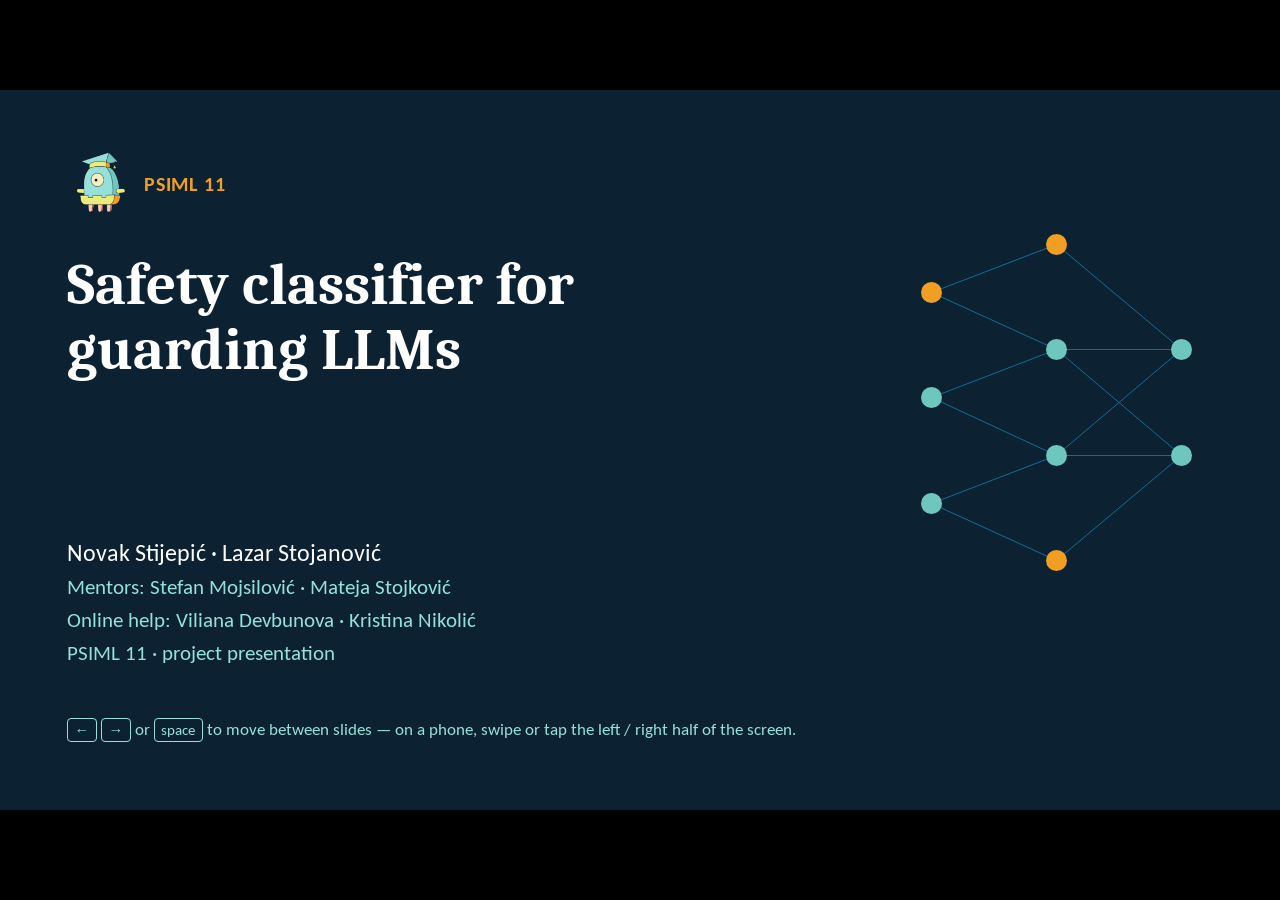
==== commit 34007b92: "presentation: navigation hint on the title slide" ====
--- a/presentation/index.html
+++ b/presentation/index.html
@@ -47,9 +47,17 @@
       Safety classifier for guarding LLMs
     </h1>
 
-    <p class="presenters at" style="--x:67; --y:499; --w:691; --h:96">
+    <p class="presenters at" style="--x:67; --y:449; --w:691; --h:146">
       Novak Stijepić &middot; Lazar Stojanović
+      <span class="affil">Mentors: Stefan Mojsilović &middot; Mateja Stojković</span>
+      <span class="affil">Online help: Viliana Devbunova &middot; Kristina Nikolić</span>
       <span class="affil">PSIML 11 &middot; project presentation</span>
+    </p>
+
+    <p class="nav-hint at" style="--x:67; --y:628; --w:900">
+      <span class="key">&larr;</span> <span class="key">&rarr;</span> or
+      <span class="key">space</span> to move between slides &mdash;
+      on a phone, swipe or tap the left / right half of the screen.
     </p>
 
   </section>
@@ -168,6 +176,12 @@
       on English alone simply stops seeing the harm. The classifier must not be English-only.</p>
     </div>
 
+    <div class="at" style="--x:67; --y:560; --w:1146; --h:110">
+      <div class="panel panel--accent" style="display:flex; align-items:center; justify-content:center; height:100%">
+        <div class="stat-label" style="font-size:20pt">11 low-resource language attacks in final stress test &mdash; all blocked</div>
+      </div>
+    </div>
+
     <div class="slide-number">4</div>
   </section>
 
@@ -195,9 +209,15 @@
            style="width:100%; height:100%; object-fit:contain">
     </div>
 
-    <div class="at body" style="--x:67; --y:545; --w:1146; --h:150; font-size:17pt">
+    <div class="at body" style="--x:67; --y:530; --w:1146; --h:110; font-size:17pt">
       <p><strong>Why:</strong> the classifier has to catch what the chat model stopped catching &mdash;
       and treat character noise like this, rare in honest use, as suspicious in itself.</p>
+    </div>
+
+    <div class="at" style="--x:67; --y:645; --w:1146; --h:65">
+      <div class="panel panel--accent" style="display:flex; align-items:center; justify-content:center; height:100%">
+        <div class="stat-label" style="font-size:19pt">9 unicode obfuscation attacks in final stress test &mdash; all blocked</div>
+      </div>
     </div>
 
     <div class="slide-number">5</div>
@@ -524,6 +544,12 @@
 
     </div>
 
+    <div class="at" style="--x:67; --y:540; --w:1146; --h:80">
+      <div class="panel panel--accent" style="display:flex; align-items:center; justify-content:center; height:100%">
+        <div class="stat-label" style="font-size:22pt">181 attacks tried in total</div>
+      </div>
+    </div>
+
     <div class="slide-number">14</div>
   </section>
 
@@ -609,33 +635,47 @@
     </h1>
 
     <!-- Novak -->
-    <div class="at" style="--x:250; --y:150; --w:260; --h:320">
+    <div class="at" style="--x:305; --y:140; --w:150; --h:180">
       <img src="novak.jpg" alt="Novak Stijepi&#263;"
            style="width:100%; height:100%; object-fit:contain; border-radius:16px; background:var(--psiml-panel); display:block">
     </div>
-    <div class="at" style="--x:170; --y:490; --w:420; --h:190; text-align:center">
+    <div class="at" style="--x:170; --y:330; --w:420; --h:130; text-align:center">
       <div style="font:700 22pt var(--psiml-head); color:var(--psiml-ink)">Novak Stijepi&#263;</div>
-      <div style="margin-top:12px; font:400 17pt var(--psiml-text); color:var(--psiml-body); line-height:1.5">
+      <div style="margin-top:10px; font:400 15pt var(--psiml-text); color:var(--psiml-body); line-height:1.45">
         University of Belgrade<br>
         School of Electrical Engineering<br>
-        Finishing third year &middot; Software Engineering<br>
-        linkedin.com/in/novakstijepic
-      </div>
+        Finishing third year &middot; Software Engineering
+      </div>
+    </div>
+    <div class="at" style="--x:290; --y:462; --w:180; --h:180">
+      <img src="novak-qr.png" alt="LinkedIn QR &mdash; Novak Stijepi&#263;"
+           style="width:100%; height:100%; object-fit:contain; display:block">
+    </div>
+    <div class="at" style="--x:170; --y:648; --w:420; --h:32; text-align:center;
+                           font:400 13pt var(--psiml-text); color:var(--psiml-body)">
+      linkedin.com/in/novakstijepic
     </div>
 
     <!-- Lazar -->
-    <div class="at" style="--x:770; --y:150; --w:260; --h:320">
+    <div class="at" style="--x:825; --y:140; --w:150; --h:180">
       <img src="lazar.jpg" alt="Lazar Stojanovi&#263;"
            style="width:100%; height:100%; object-fit:contain; border-radius:16px; background:var(--psiml-panel); display:block">
     </div>
-    <div class="at" style="--x:690; --y:490; --w:420; --h:190; text-align:center">
+    <div class="at" style="--x:690; --y:330; --w:420; --h:130; text-align:center">
       <div style="font:700 22pt var(--psiml-head); color:var(--psiml-ink)">Lazar Stojanovi&#263;</div>
-      <div style="margin-top:12px; font:400 17pt var(--psiml-text); color:var(--psiml-body); line-height:1.5">
+      <div style="margin-top:10px; font:400 15pt var(--psiml-text); color:var(--psiml-body); line-height:1.45">
         Union University<br>
         School of Computing, Belgrade<br>
-        Finishing third year &middot; Computer Science<br>
-        linkedin.com/in/lazar-stojanovic-450b05271
-      </div>
+        Finishing third year &middot; Computer Science
+      </div>
+    </div>
+    <div class="at" style="--x:810; --y:462; --w:180; --h:180">
+      <img src="lazar-qr.png" alt="LinkedIn QR &mdash; Lazar Stojanovi&#263;"
+           style="width:100%; height:100%; object-fit:contain; display:block">
+    </div>
+    <div class="at" style="--x:690; --y:648; --w:420; --h:32; text-align:center;
+                           font:400 13pt var(--psiml-text); color:var(--psiml-body)">
+      linkedin.com/in/lazar-stojanovic-450b05271
     </div>
 
     <div class="slide-number">17</div>
@@ -750,6 +790,42 @@
     </div>
 
     <div class="slide-number">21</div>
+  </section>
+
+
+  <!-- ==================================================================
+       APPENDIX CHARTS (added 2026-08-16).  Six plots were generated from the
+       analyses cut from the dumbed-down main arc; only A6 is still in the deck
+       (A1-A5 removed 2026-08-16 to end on slide 22).  All six SVGs and their
+       generators stay in appendix_charts/ and can be re-added as slides.
+       Sources are the REPORT.md files under scripts/model/results/; every value
+       is transcribed from a report table, nothing is fitted or invented here.
+       Each SVG is regenerable: appendix_charts/chartN_*.py, run with
+       ~/aegis_env/bin/python (altair + vl-convert, data inline in the script).
+       ================================================================== -->
+
+  <!-- APPENDIX A6 — all eight systems on the identical 227 test rows, scored
+       with one metric function.  Panel B is the honest part: the validation
+       winner (DoRA all-linear) fell to 6th of 8 on test.  Note the truncated
+       y-axis on Panel B, added to make the crossing legible. -->
+  <section class="slide slide--light">
+    <img class="logo logo--content" src="psiml-logo.png" alt="">
+    <h1 class="h1-content at" style="--x:67; --y:53; --w:1075; --h:82">
+      Appendix: every system on the held-out test set
+    </h1>
+
+    <div class="at" style="--x:67; --y:140; --w:1146; --h:495">
+      <img class="slide-img" src="appendix_charts/chart6_system_comparison.svg"
+           alt="grouped bars of F1, recall and false-positive rate for eight systems on the test set, and a slope plot of validation to test F1 for the LoRA and DoRA ablation arms"
+           style="width:100%; height:100%; object-fit:contain">
+    </div>
+
+    <div class="at body" style="--x:67; --y:650; --w:1146; --h:40; font-size:15pt">
+      <p>Test n&nbsp;=&nbsp;227 (127 harmful / 100 unharmful). The validation winner dropped to 6th of 8
+      on test; the 4&times;-smaller attention-only LoRA rose to 2nd.</p>
+    </div>
+
+    <div class="slide-number">22</div>
   </section>
 
 </div>
--- a/presentation/brand.css
+++ b/presentation/brand.css
@@ -211,6 +211,20 @@
   font-size: 18pt;
   color: var(--psiml-on-dark);
 }
+.nav-hint {
+  margin: 0;
+  font-size: 13pt;
+  color: var(--psiml-sub-dark);
+}
+.nav-hint .key {
+  display: inline-block;
+  padding: .05em .45em;
+  border: 1px solid currentColor;
+  border-radius: 4px;
+  font-size: 11pt;
+  line-height: 1.4;
+}
+
 .presenters .affil {
   display: block;
   margin-top: .35em;
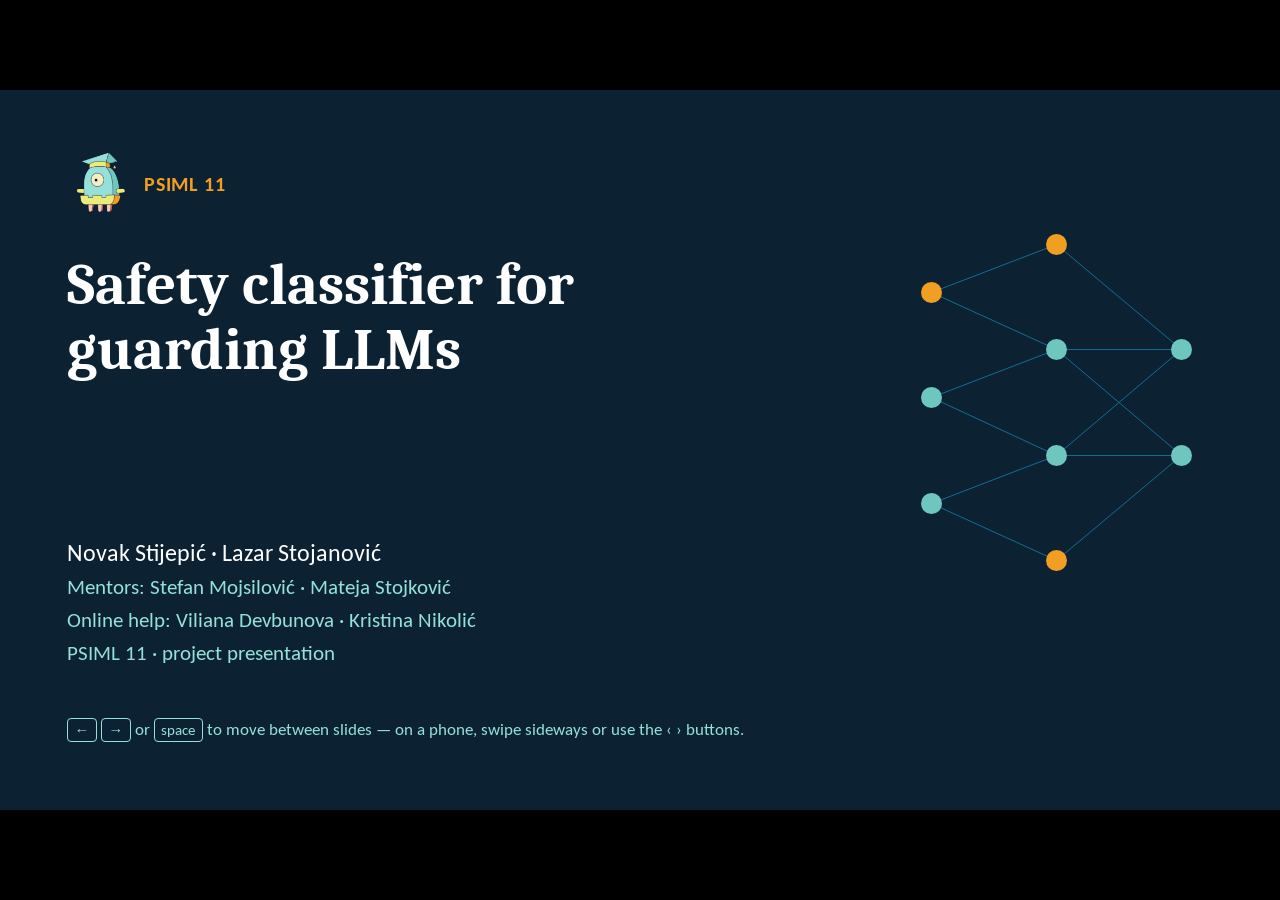
==== commit 4647af88: "presentation: make the deck usable on phones (viewport fit, swipe + on-screen nav)" ====
--- a/presentation/index.html
+++ b/presentation/index.html
@@ -2,7 +2,7 @@
 <html lang="en">
 <head>
 <meta charset="utf-8">
-<meta name="viewport" content="width=device-width, initial-scale=1">
+<meta name="viewport" content="width=device-width, initial-scale=1, viewport-fit=cover">
 <title>Safety Classifiers — PSIML 11</title>
 <link rel="stylesheet" href="brand.css">
 </head>
@@ -57,7 +57,7 @@
     <p class="nav-hint at" style="--x:67; --y:628; --w:900">
       <span class="key">&larr;</span> <span class="key">&rarr;</span> or
       <span class="key">space</span> to move between slides &mdash;
-      on a phone, swipe or tap the left / right half of the screen.
+      on a phone, swipe sideways or use the &lsaquo;&nbsp;&rsaquo; buttons.
     </p>
 
   </section>
@@ -830,14 +830,26 @@
 
 </div>
 
+<nav class="deck-nav" aria-label="Slide navigation">
+  <button type="button" data-nav="-1" aria-label="Previous slide">&lsaquo;</button>
+  <button type="button" data-nav="1"  aria-label="Next slide">&rsaquo;</button>
+</nav>
+
 <script>
 // Scale the 1280x720 canvas to fit the viewport. Pure CSS cannot do this:
 // transform: scale() needs a unitless number, and calc(100vw / 1280) is a length.
+// On phones innerWidth/innerHeight lag behind the real visible area (browser
+// chrome, orientation change), so prefer visualViewport when it exists.
 const deck = document.querySelector('.deck');
-const fit = () => deck.style.setProperty(
-  '--deck-scale', Math.min(innerWidth / 1280, innerHeight / 720)
-);
+const fit = () => {
+  const vv = window.visualViewport;
+  const w = vv ? vv.width  : innerWidth;
+  const h = vv ? vv.height : innerHeight;
+  deck.style.setProperty('--deck-scale', Math.min(w / 1280, h / 720));
+};
 addEventListener('resize', fit);
+addEventListener('orientationchange', () => setTimeout(fit, 100));
+window.visualViewport?.addEventListener('resize', fit);
 fit();
 
 // Arrow / space navigation, with #n deep links so any slide is directly
@@ -860,6 +872,24 @@
   if (['ArrowRight', 'PageDown', ' '].includes(e.key)) { show(i + 1); e.preventDefault(); }
   if (['ArrowLeft', 'PageUp'].includes(e.key))         { show(i - 1); e.preventDefault(); }
 });
+document.querySelectorAll('.deck-nav button').forEach(b =>
+  b.addEventListener('click', () => show(i + Number(b.dataset.nav)))
+);
+
+// Touch: a mostly-horizontal swipe of at least 40px moves one slide. Vertical
+// drags and pinches are left alone so the page still behaves like a page.
+let t0 = null;
+addEventListener('touchstart', e => {
+  t0 = e.touches.length === 1 ? { x: e.touches[0].clientX, y: e.touches[0].clientY } : null;
+}, { passive: true });
+addEventListener('touchend', e => {
+  if (!t0) return;
+  const dx = e.changedTouches[0].clientX - t0.x;
+  const dy = e.changedTouches[0].clientY - t0.y;
+  t0 = null;
+  if (Math.abs(dx) > 40 && Math.abs(dx) > Math.abs(dy)) show(i + (dx < 0 ? 1 : -1));
+}, { passive: true });
+
 addEventListener('hashchange', fromHash);
 fromHash();
 </script>
--- a/presentation/brand.css
+++ b/presentation/brand.css
@@ -119,6 +119,16 @@
   height: 100%;
   background: #000;
   overflow: hidden;
+}
+
+/* Mobile browsers will happily let a 1280px-wide layout box widen the visual
+   viewport even with overflow:hidden; pinning body to the viewport stops the
+   deck from being pannable/half-visible on a phone. */
+body {
+  position: fixed;
+  inset: 0;
+  width: 100%;
+  touch-action: pan-y;
 }
 
 .deck {
@@ -360,3 +370,30 @@
   .deck { position: static; transform: none; width: 1280px; height: auto; }
   .slide { position: relative; display: block; break-after: page; }
 }
+
+/* --- On-screen navigation (phones, and anything without a keyboard) ------- */
+
+.deck-nav {
+  position: fixed;
+  right: max(12px, env(safe-area-inset-right));
+  bottom: max(12px, env(safe-area-inset-bottom));
+  display: none;
+  gap: 10px;
+  z-index: 10;
+}
+.deck-nav button {
+  width: 44px; height: 44px;
+  border: 1px solid rgba(255, 255, 255, .35);
+  border-radius: 50%;
+  background: rgba(0, 0, 0, .55);
+  color: #fff;
+  font: 400 24px/1 var(--psiml-text);
+  cursor: pointer;
+  -webkit-tap-highlight-color: transparent;
+}
+@media (pointer: coarse), (max-width: 900px) {
+  .deck-nav { display: flex; }
+}
+@media print {
+  .deck-nav { display: none !important; }
+}
